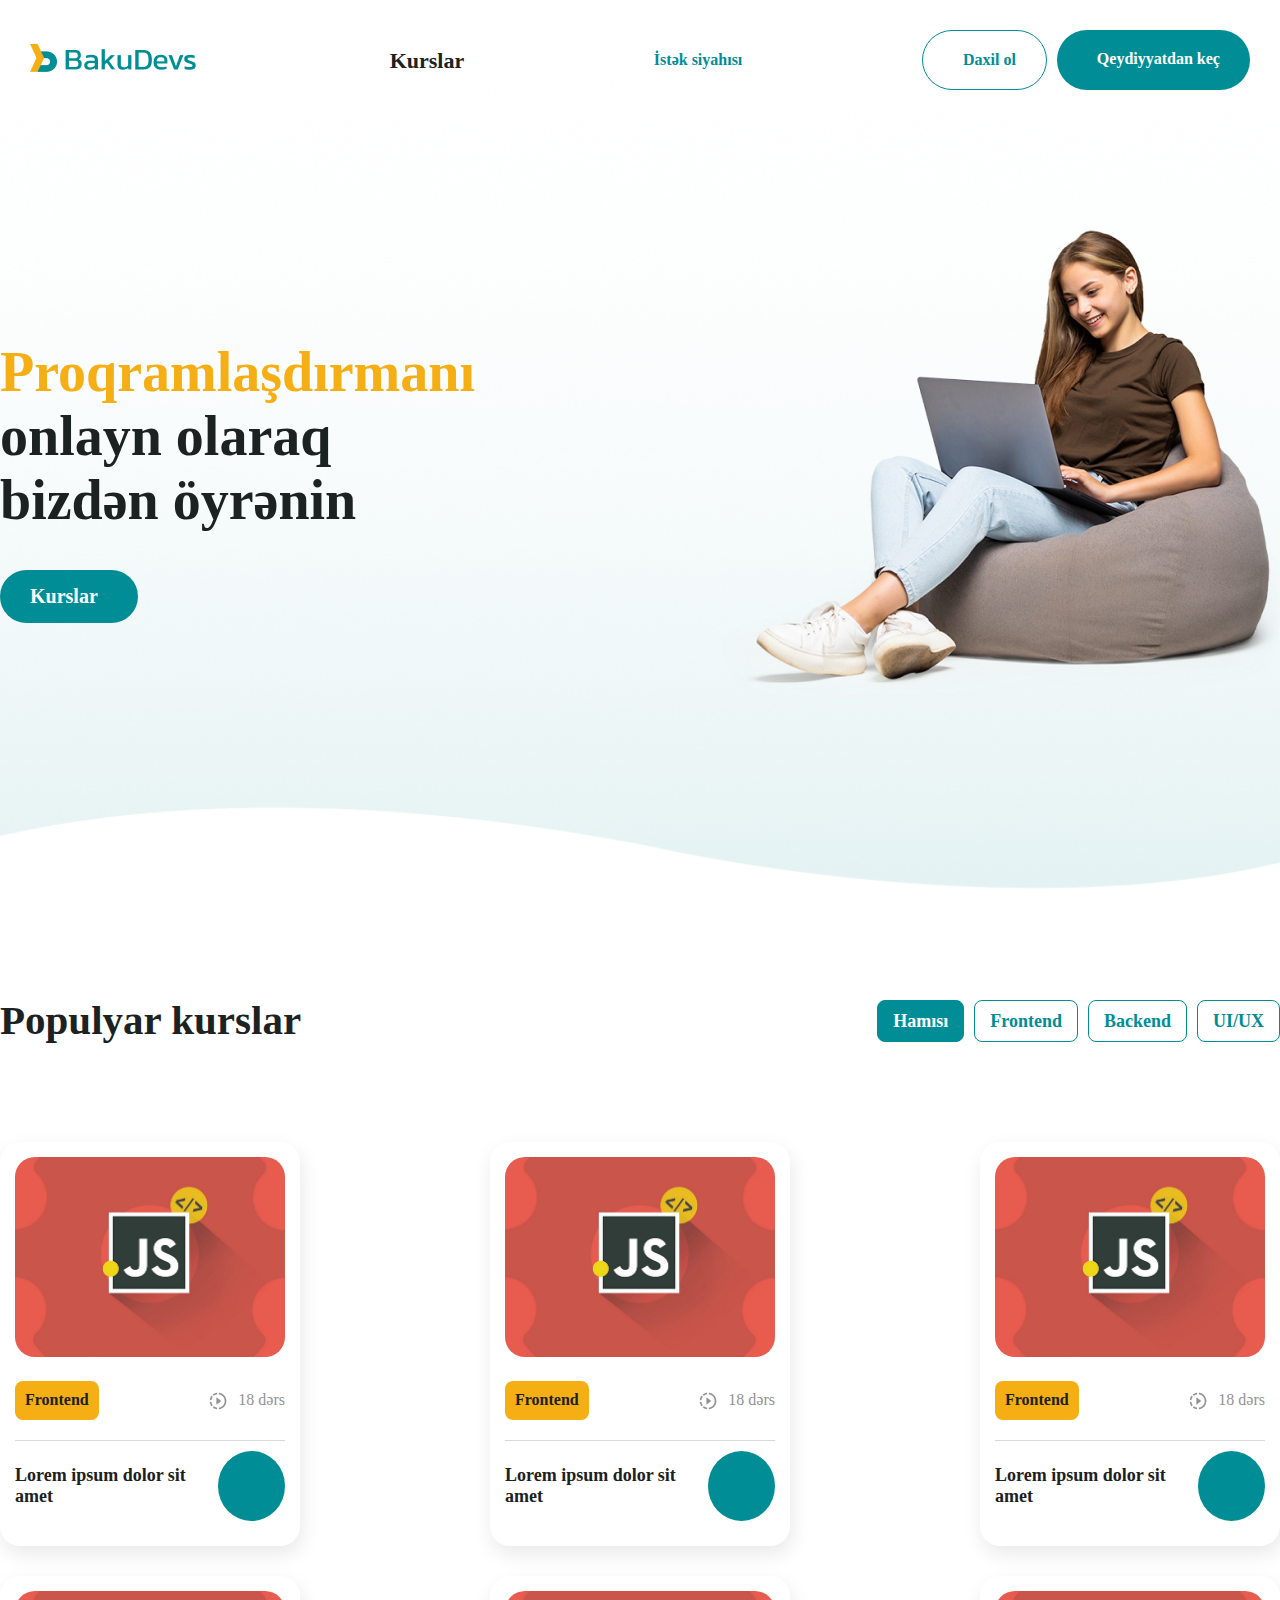
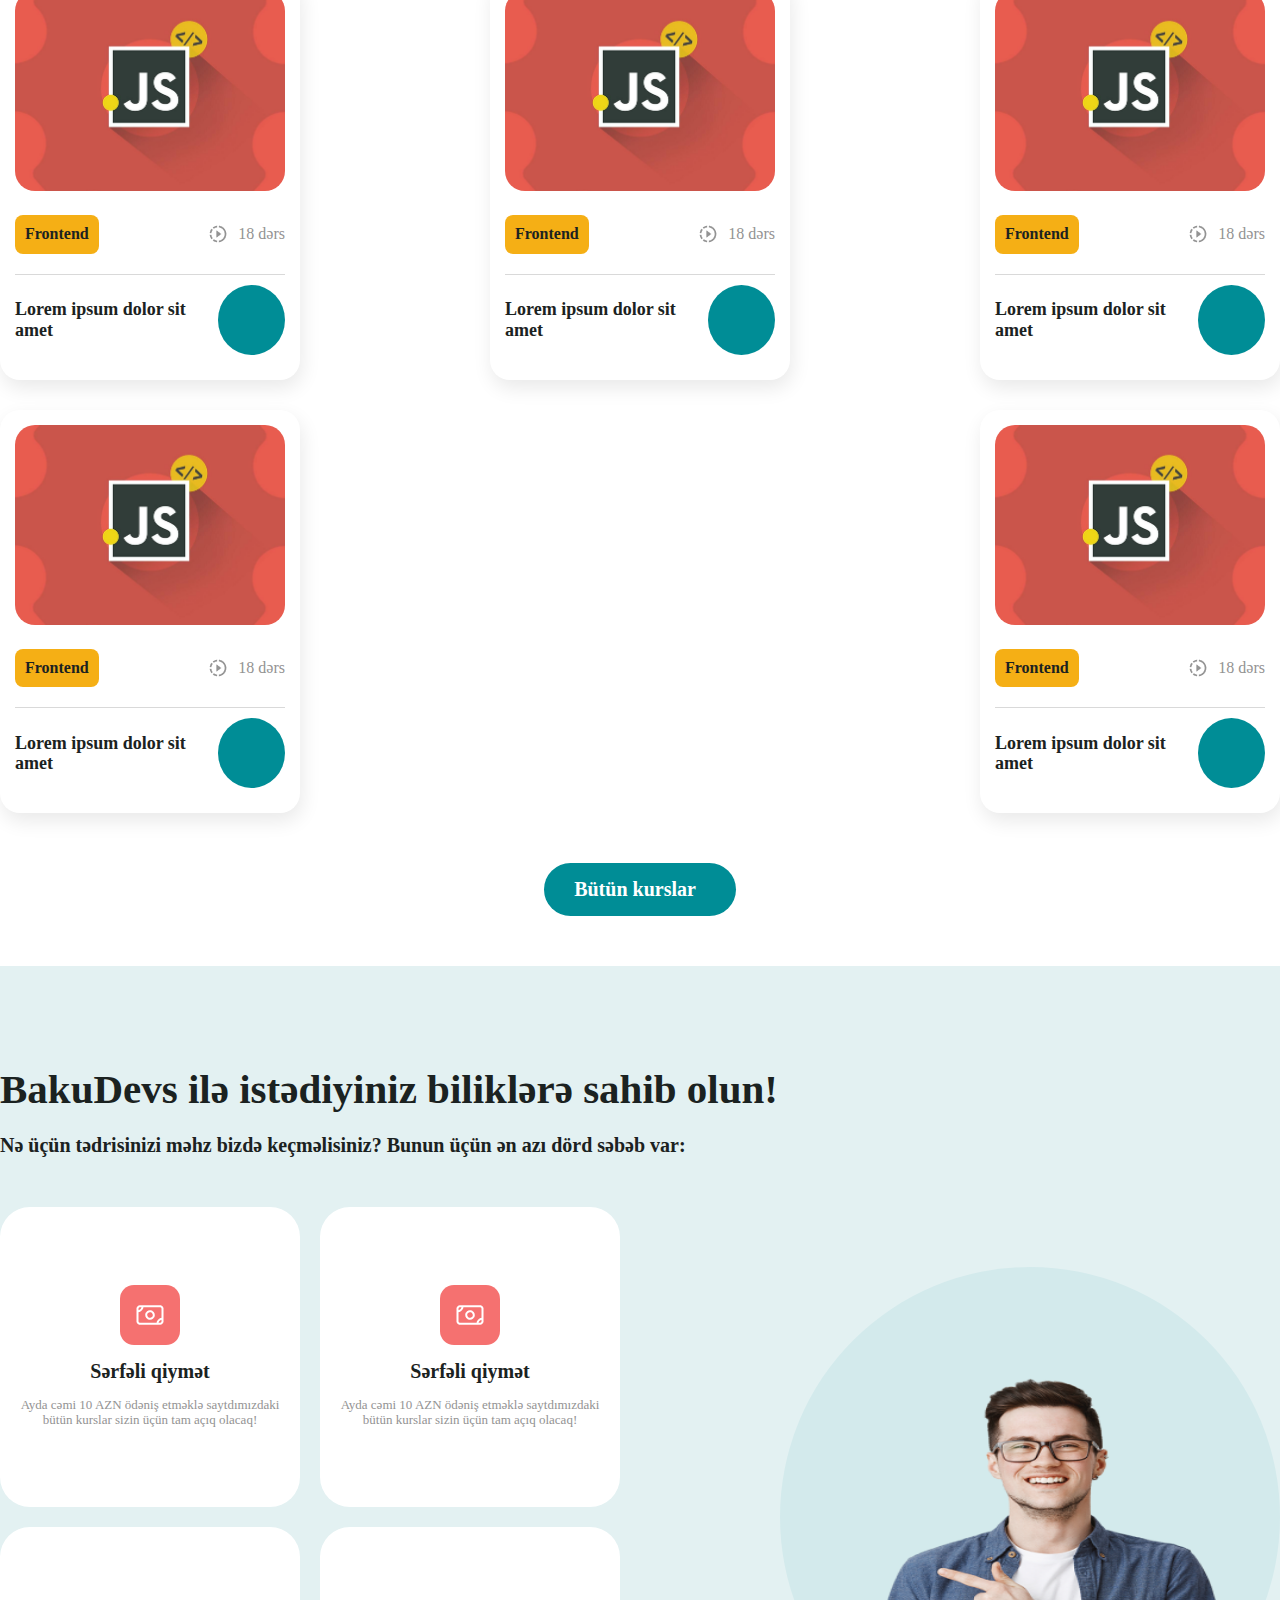
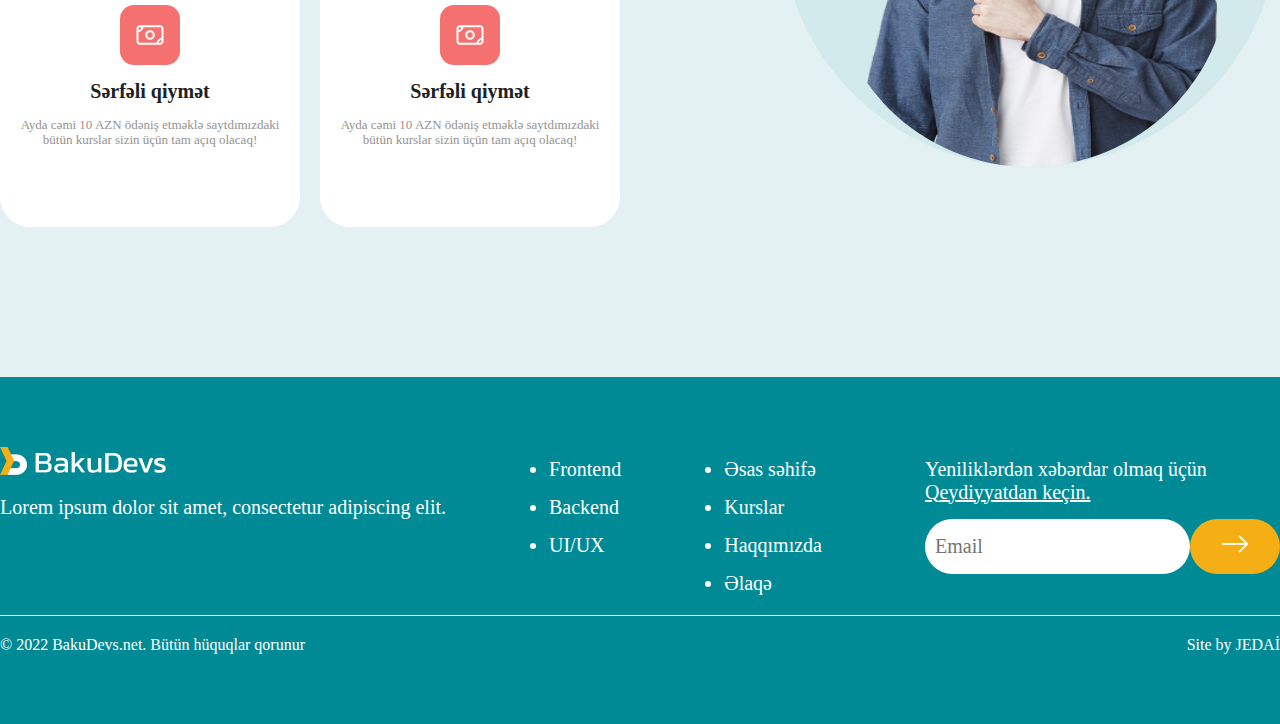
==== index.html @ 4941a4f2 "finish kurslar page" ====
<!DOCTYPE html>
<html lang="en">

<head>
    <meta charset="UTF-8">
    <meta name="viewport" content="width=device-width, initial-scale=1.0">
    <title>BakuDevs</title>
    <link rel="stylesheet" href="./assets/css/reset.css">
    <link rel="stylesheet" href="./assets/css/style.css">
    <link rel="stylesheet" href="https://cdnjs.cloudflare.com/ajax/libs/font-awesome/6.4.2/css/all.min.css"
        integrity="sha512-z3gLpd7yknf1YoNbCzqRKc4qyor8gaKU1qmn+CShxbuBusANI9QpRohGBreCFkKxLhei6S9CQXFEbbKuqLg0DA=="
        crossorigin="anonymous" referrerpolicy="no-referrer" />
</head>

<body>
    <section id="welcome">
        <div class="container">
            <header>
                <div class="logo">
                    <a href="./index.html">
                        <img src="./assets/img/logo.png" alt="logo">
                    </a>
                </div>
                <div class="course">
                    <a href="./kurslar.html"><i class="fa-solid fa-bars-staggered"></i>Kurslar</a>
                </div>
                <div class="favorite-list">
                    <a href=""><i class="fa-regular fa-heart"></i>İstək siyahısı</a>
                </div>
                <div class="register-login">
                    <a href="#" class="login"><i class="fa-solid fa-arrow-right-to-bracket"></i>Daxil ol</a>
                    <a href="#" class="register"><i class="fa-regular fa-pen-to-square"></i>Qeydiyyatdan keç</a>
                </div>
            </header>
            <div class="welcome-content">
                <div class="welcome-text">
                    <h1><span>Proqramlaşdırmanı</span>
                        onlayn olaraq
                        bizdən öyrənin</h1>
                    <a href="./kurslar.html" class="courses-link">Kurslar <i class="fa-solid fa-chevron-right"></i></a>
                </div>
                <div class="welcome-img">
                    <img src="./assets/img/girl.png" alt="girl">
                </div>
            </div>
        </div>
    </section>
    <section id="popular-courses">
        <div class="container">
            <div class="popular-courses-content">
                <div class="popular-courses-title">
                    <h1>Populyar kurslar</h1>
                    <div class="popular-courses-menu">
                        <a href="#" class="active">Hamısı</a>
                        <a href="">Frontend</a>
                        <a href="">Backend</a>
                        <a href="">UI/UX</a>
                    </div>
                </div>
                <div class="popular-courses-products">
                    <div class="popular-courses-product-item">
                        <img src="./assets/img/card-img.png" alt="card-img" class="product-img">
                        <div class="btn-name">
                            <span class="btn-job">Frontend</span>
                            <span><img src="./assets/icon/ic_baseline-slow-motion-video.png" alt="icon"> 18 dərs</span>
                        </div>
                        <div class="product-text">
                            <p>Lorem ipsum dolor
                                sit amet</p>
                            <div class="video"><i class="fa-solid fa-play"></i></div>
                        </div>
                    </div>
                    <div class="popular-courses-product-item">
                        <img src="./assets/img/card-img.png" alt="card-img" class="product-img">
                        <div class="btn-name">
                            <span class="btn-job">Frontend</span>
                            <span><img src="./assets/icon/ic_baseline-slow-motion-video.png" alt="icon"> 18 dərs</span>
                        </div>
                        <div class="product-text">
                            <p>Lorem ipsum dolor
                                sit amet</p>
                            <div class="video"><i class="fa-solid fa-play"></i></div>
                        </div>
                    </div>
                    <div class="popular-courses-product-item">
                        <img src="./assets/img/card-img.png" alt="card-img" class="product-img">
                        <div class="btn-name">
                            <span class="btn-job">Frontend</span>
                            <span><img src="./assets/icon/ic_baseline-slow-motion-video.png" alt="icon"> 18 dərs</span>
                        </div>
                        <div class="product-text">
                            <p>Lorem ipsum dolor
                                sit amet</p>
                            <div class="video"><i class="fa-solid fa-play"></i></div>
                        </div>
                    </div>
                    <div class="popular-courses-product-item">
                        <img src="./assets/img/card-img.png" alt="card-img" class="product-img">
                        <div class="btn-name">
                            <span class="btn-job">Frontend</span>
                            <span><img src="./assets/icon/ic_baseline-slow-motion-video.png" alt="icon"> 18 dərs</span>
                        </div>
                        <div class="product-text">
                            <p>Lorem ipsum dolor
                                sit amet</p>
                            <div class="video"><i class="fa-solid fa-play"></i></div>
                        </div>
                    </div>
                    <div class="popular-courses-product-item">
                        <img src="./assets/img/card-img.png" alt="card-img" class="product-img">
                        <div class="btn-name">
                            <span class="btn-job">Frontend</span>
                            <span><img src="./assets/icon/ic_baseline-slow-motion-video.png" alt="icon"> 18 dərs</span>
                        </div>
                        <div class="product-text">
                            <p>Lorem ipsum dolor
                                sit amet</p>
                            <div class="video"><i class="fa-solid fa-play"></i></div>
                        </div>
                    </div>
                    <div class="popular-courses-product-item">
                        <img src="./assets/img/card-img.png" alt="card-img" class="product-img">
                        <div class="btn-name">
                            <span class="btn-job">Frontend</span>
                            <span><img src="./assets/icon/ic_baseline-slow-motion-video.png" alt="icon"> 18 dərs</span>
                        </div>
                        <div class="product-text">
                            <p>Lorem ipsum dolor
                                sit amet</p>
                            <div class="video"><i class="fa-solid fa-play"></i></div>
                        </div>
                    </div>
                    <div class="popular-courses-product-item">
                        <img src="./assets/img/card-img.png" alt="card-img" class="product-img">
                        <div class="btn-name">
                            <span class="btn-job">Frontend</span>
                            <span><img src="./assets/icon/ic_baseline-slow-motion-video.png" alt="icon"> 18 dərs</span>
                        </div>
                        <div class="product-text">
                            <p>Lorem ipsum dolor
                                sit amet</p>
                            <div class="video"><i class="fa-solid fa-play"></i></div>
                        </div>
                    </div>
                    <div class="popular-courses-product-item">
                        <img src="./assets/img/card-img.png" alt="card-img" class="product-img">
                        <div class="btn-name">
                            <span class="btn-job">Frontend</span>
                            <span><img src="./assets/icon/ic_baseline-slow-motion-video.png" alt="icon"> 18 dərs</span>
                        </div>
                        <div class="product-text">
                            <p>Lorem ipsum dolor
                                sit amet</p>
                            <div class="video"><i class="fa-solid fa-play"></i></div>
                        </div>
                    </div>
                </div>
                <a href="./kurslar.html" class="courses-link">Bütün kurslar <i class="fa-solid fa-chevron-right"></i></a>
            </div>
        </div>
    </section>
    <section id="support">
        <div class="container">
            <div class="support-content">
                <div class="support-content-title">
                    <h2>BakuDevs ilə istədiyiniz biliklərə sahib olun!</h2>
                    <h3>Nə üçün tədrisinizi məhz bizdə keçməlisiniz? Bunun üçün ən azı dörd səbəb var:</h3>
                </div>
                <div class="support-content-cards-img">
                    <div class="support-cards">
                        <div class="support-card-item">
                            <div class="support-item-img">
                                <img src="./assets/icon/akar-icons_money.png" alt="icon">
                            </div>
                            <h4>Sərfəli qiymət</h4>
                            <p>Ayda cəmi 10 AZN ödəniş etməklə saytdımızdaki bütün kurslar sizin üçün tam açıq olacaq!</p>
                        </div>
                        <div class="support-card-item">
                            <div class="support-item-img">
                                <img src="./assets/icon/akar-icons_money.png" alt="icon">
                            </div>
                            <h4>Sərfəli qiymət</h4>
                            <p>Ayda cəmi 10 AZN ödəniş etməklə saytdımızdaki bütün kurslar sizin üçün tam açıq olacaq!</p>
                        </div>
                        <div class="support-card-item">
                            <div class="support-item-img">
                                <img src="./assets/icon/akar-icons_money.png" alt="icon">
                            </div>
                            <h4>Sərfəli qiymət</h4>
                            <p>Ayda cəmi 10 AZN ödəniş etməklə saytdımızdaki bütün kurslar sizin üçün tam açıq olacaq!</p>
                        </div>
                        <div class="support-card-item">
                            <div class="support-item-img">
                                <img src="./assets/icon/akar-icons_money.png" alt="icon">
                            </div>
                            <h4>Sərfəli qiymət</h4>
                            <p>Ayda cəmi 10 AZN ödəniş etməklə saytdımızdaki bütün kurslar sizin üçün tam açıq olacaq!</p>
                        </div>
                    </div>
                    <div class="support-img">
                        <img src="./assets/img/boy.png" alt="boy">
                    </div>
                </div>
            </div>
        </div>
    </section>
    <footer>
        <div class="container">
            <div class="footer-content">
                <div class="footer-top">
                    <div class="footer-item">
                        <div class="logo">
                            <a href="./index.html">
                                <img src="./assets/img/Frame (2).png" alt="logo">
                            </a>
                        </div>
                        <p>Lorem ipsum dolor sit amet, consectetur adipiscing elit.</p>

                    </div>
                    <div class="footer-item">
                       <ul>
                        <li><a href="#">Frontend</a></li>
                        <li><a href="#">Backend</a></li>
                        <li><a href="#">UI/UX</a></li>
                       </ul>
                    </div>
                    <div class="footer-item">
                        <ul>
                         <li><a href="./index.html">Əsas səhifə</a></li>
                         <li><a href="./kurslar.html">Kurslar</a></li>
                         <li><a href="#">Haqqımızda</a></li>
                         <li><a href="#">Əlaqə</a></li>
                        </ul>
                     </div>
                     <div class="footer-item">
                        <p>Yeniliklərdən xəbərdar olmaq üçün <br>
                           <a href="#">Qeydiyyatdan keçin.</a></p>
                           <form class="email-submit">
                            <input type="email" placeholder="Email">
                            <button type="submit">
                                <img src="./assets/icon/bi_arrow-right.png" alt="icon">
                            </button>
                           </form>
                     </div>
                </div>
                <div class="footer-bottom">
                    <p>© 2022 BakuDevs.net. Bütün hüquqlar qorunur</p>
                    <p>Site by JEDAİ</p>
                </div>
            </div>
        </div>
    </footer>
</body>

</html>
---- assets/css/style.css ----
* {
    margin: 0;
    padding: 0;
    box-sizing: border-box;
    text-decoration: none;
    font-family: Mulish;
}

.container {
    max-width: 1300px;
    margin: 0 auto;
}

#welcome {
    height: 100vh;
    background: url("../img/bg.png") center no-repeat;
    background-size: cover;
}

header {
    padding: 30px;
    display: flex;
    justify-content: space-between;
    align-items: center;
}

.course>a {
    display: flex;
    align-items: center;
    justify-content: center;
    gap: 10px;
    color: #1B2221;
    font-size: 22px;
    font-weight: 600;

}

.favorite-list>a {
    color: #008D96;
    font-size: 16px;
    font-weight: 700;
    display: flex;
    align-items: center;
    justify-content: center;
    gap: 10px;
}

.register-login {
    display: flex;
    gap: 10px;
}

.login,
.register {
    padding: 20px 30px;
    border-radius: 40px;
    font-weight: 700;
    display: flex;
    gap: 10px;
}

.login {
    color: #008D96;
    border: 1px solid #008D96;
}

.register {
    color: #FFF;
    background: #008D96;
}

.welcome-content {
    display: flex;
    align-items: center;
    justify-content: space-between;
    padding: 100px 0;
}

.welcome-text {
    display: flex;
    flex-direction: column;
    justify-content: center;
    align-items: flex-start;
    width: 500px;
}

.welcome-text span {
    color: #F5AF15;
    font-size: 56px;
    font-weight: 600;
}

.welcome-text h1 {
    font-size: 56px;
    color: #1B2221;
}

.courses-link {
    border-radius: 70px;
    background: #008D96;
    padding: 15px 30px;
    display: flex;
    align-items: center;
    justify-content: center;
    gap: 10px;
    color: white;
    font-size: 20px;
    font-weight: 700;
}

#popular-courses {
    padding: 50px 0;
}

.popular-courses-content {
    display: flex;
    flex-direction: column;
    align-items: center;
}

.popular-courses-title {
    width: 100%;
    display: flex;
    justify-content: space-between;
    align-items: center;
    padding: 20px 0;
}

.popular-courses-title h1 {
    font-weight: 600;
    font-size: 41px;
    color: #1B2221;
}

.popular-courses-menu {
    display: flex;
    gap: 10px;
}

.popular-courses-menu>.active {

    background: #008D96;
    color: #FFF;

}

.popular-courses-menu a {
    border-radius: 8px;
    font-size: 18px;
    padding: 10px 15px;
    font-weight: 700;
    border: 1px solid #008D96;
    color: #008D96;
}

.popular-courses-products {
    display: flex;
    align-items: center;
    flex-wrap: wrap;
    justify-content: space-between;
    gap: 30px;
    padding: 50px 0;
}

.popular-courses-product-item {

    width: 300px;
    border-radius: 20px;
    background: #FFF;
    padding: 15px;
    box-shadow: 2px 8px 20px 0px rgba(0, 0, 0, 0.09);

}

.popular-courses-product-item>img {
    width: 100%;
    object-fit: cover;
    border-radius: 20px;
    height: 200px;
}

.btn-name {
    display: flex;
    justify-content: space-between;
    padding: 20px 0;
    align-items: center;
    border-bottom: 1px solid #D9D9D9;

}

.btn-job {
    border-radius: 8px;
    background: #F5AF15;
    padding: 10px;
    font-weight: 600;
    color: #1B2221;
}

.btn-name>span:last-child {
    color: #939393;
    display: flex;
    align-items: center;
    gap: 10px;
}

.product-text {
    display: flex;
    padding: 10px 0;
    align-items: center;
    justify-content: space-between;
}

.product-text p {
    font-weight: 700;
    font-size: 18px;
    color: #1B2221;
}

.product-text>div {
    border-radius: 50%;
    width: 70px;
    height: 70px;
    display: flex;
    justify-content: center;
    align-items: center;
    background-color: #008D96;
    color: #fff;
}

#support {
    background-color: #E3F1F2;
    padding: 100px 0;
}

.support-content-title {
    display: flex;
    flex-direction: column;
    gap: 20px;
    color: #1B2221;
}

.support-content-title h2 {
    font-size: 41px;
}

.support-content-title h3 {
    font-size: 20px;
}

.support-content-cards-img {
    padding: 50px 0;
    display: flex;
    justify-content: space-between;
    align-items: center;
}

.support-cards {
    width: 50%;
    display: flex;
    flex-wrap: wrap;
    align-items: center;
    gap: 20px;
}

.support-card-item {
    width: 300px;
    border-radius: 30px;
    background: #FFF;
    padding: 15px;
    display: flex;
    flex-direction: column;
    align-items: center;
    justify-content: center;
    gap: 15px;
    height: 300px;
}

.support-item-img {
    border-radius: 14px;
    background: #F57170;
    width: 60px;
    height: 60px;
    display: flex;
    justify-content: center;
    align-items: center;
}

.support-card-item h4 {
    color: #1B2221;
    font-size: 20px;
    font-weight: 700;
}

.support-card-item p {
    color: #939393;
    text-align: center;
    font-weight: 500;
    font-size: 13px;
}

.support-img {
    width: 500px;
    height: 500px;
    background-color: #D3EAEC;
    border-radius: 50%;
    display: flex;
    align-items: flex-end;
    justify-content: center;

}

.support-img img {
    width: 400px;
    height: 400px;
    border-radius: 50%;

}

footer {
    background-color: #008A95;
    padding: 50px 0;
}

.footer-content {
    display: flex;
    flex-direction: column;
    justify-content: center;

}

.footer-top {
    display: flex;
    align-items: baseline;
    justify-content: space-between;
    padding: 20px 0;
    border-bottom: 1px solid white;
}

.footer-item,
ul {
    color: white;
    display: flex;
    flex-direction: column;
    justify-content: center;
    align-items: flex-start;
    gap: 15px;
    font-size: 20px;
}

.footer-item>ul>li>a,
.footer-item>p> a{
    color: white;
    font-size: 20px;

}
.footer-item>p> a{
    text-decoration: underline;
}
.footer-bottom {
    display: flex;
    justify-content: space-between;
    align-items: center;
    padding: 20px 0;
}
.footer-bottom p {
    color: white;
}
.email-submit {
    display: flex;
}

.email-submit>input {
    padding: 10px;
    border-radius: 60px;
    background: #FFF;
    border: none;
    outline: none;
}

.email-submit>button {
    border-radius: 60px;
    background: #F5AF15;
    padding: 10px 30px;
    border: none;
    outline: none;
}
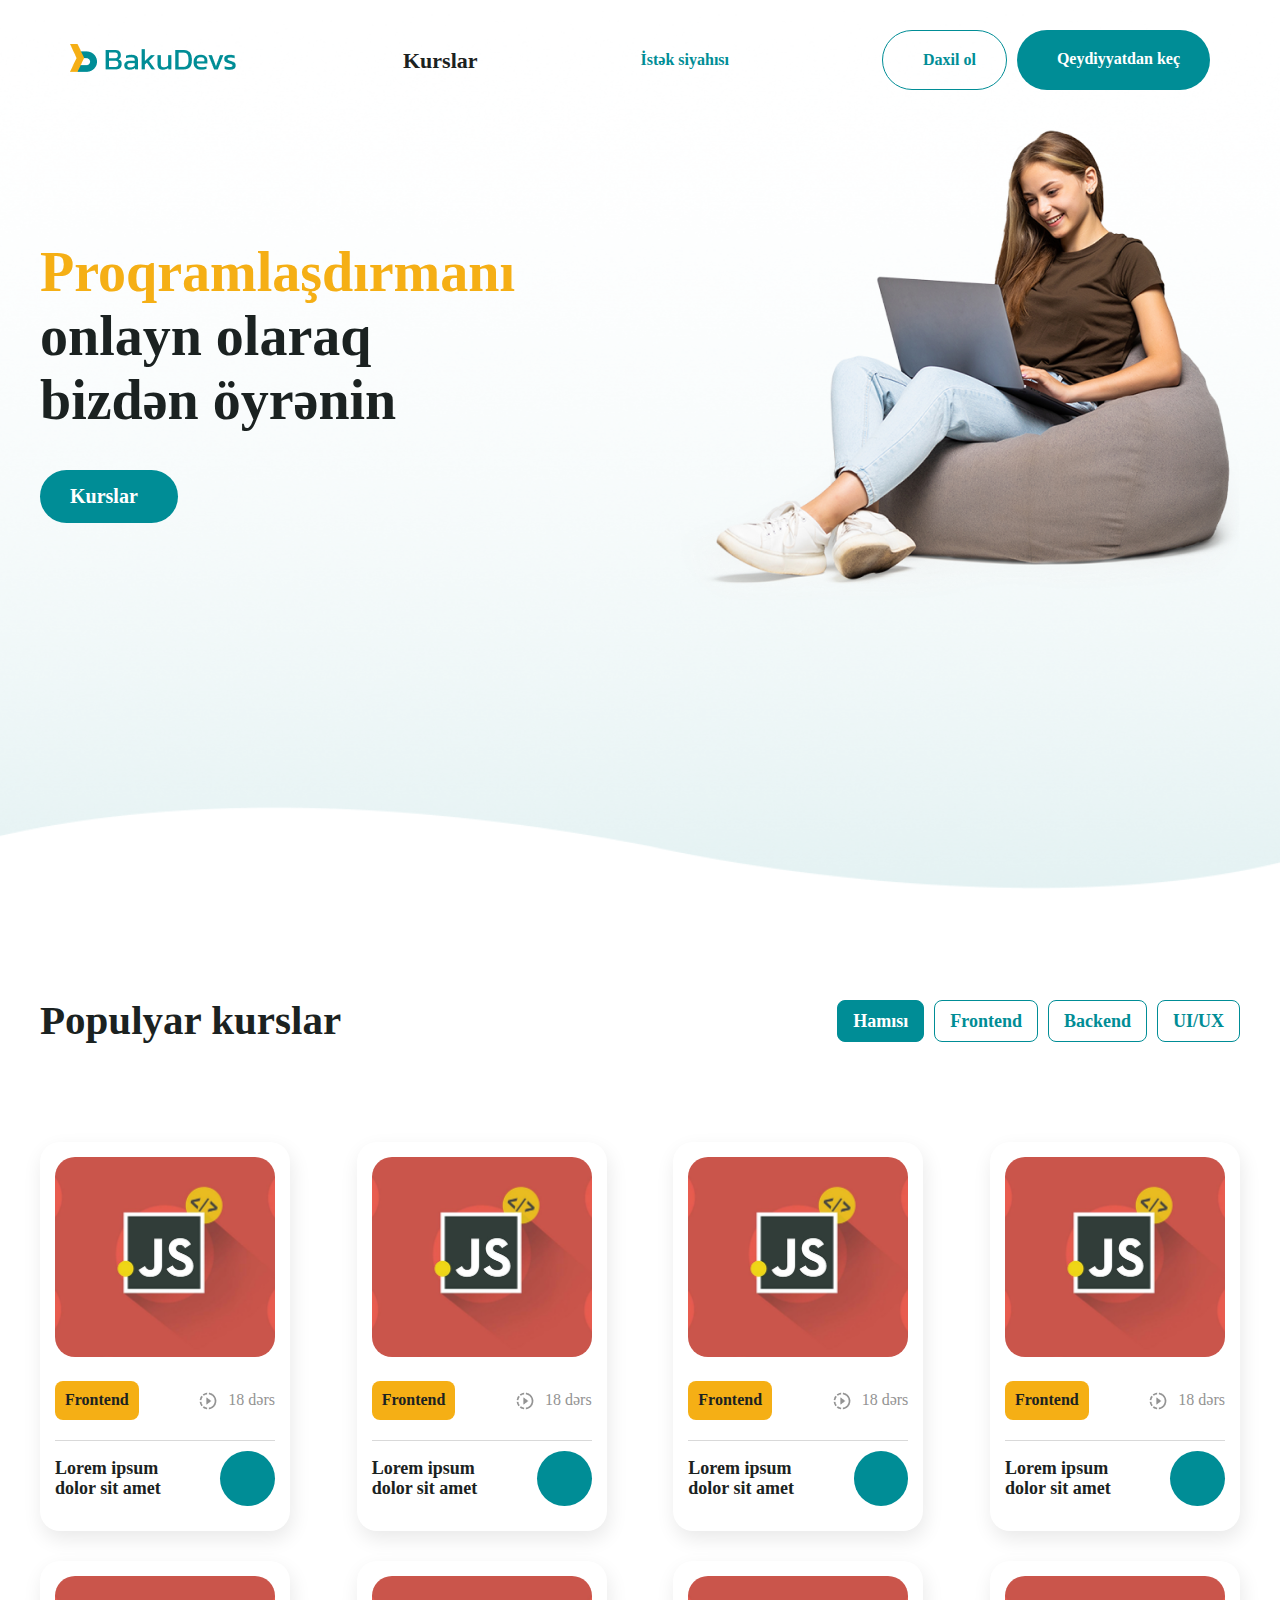
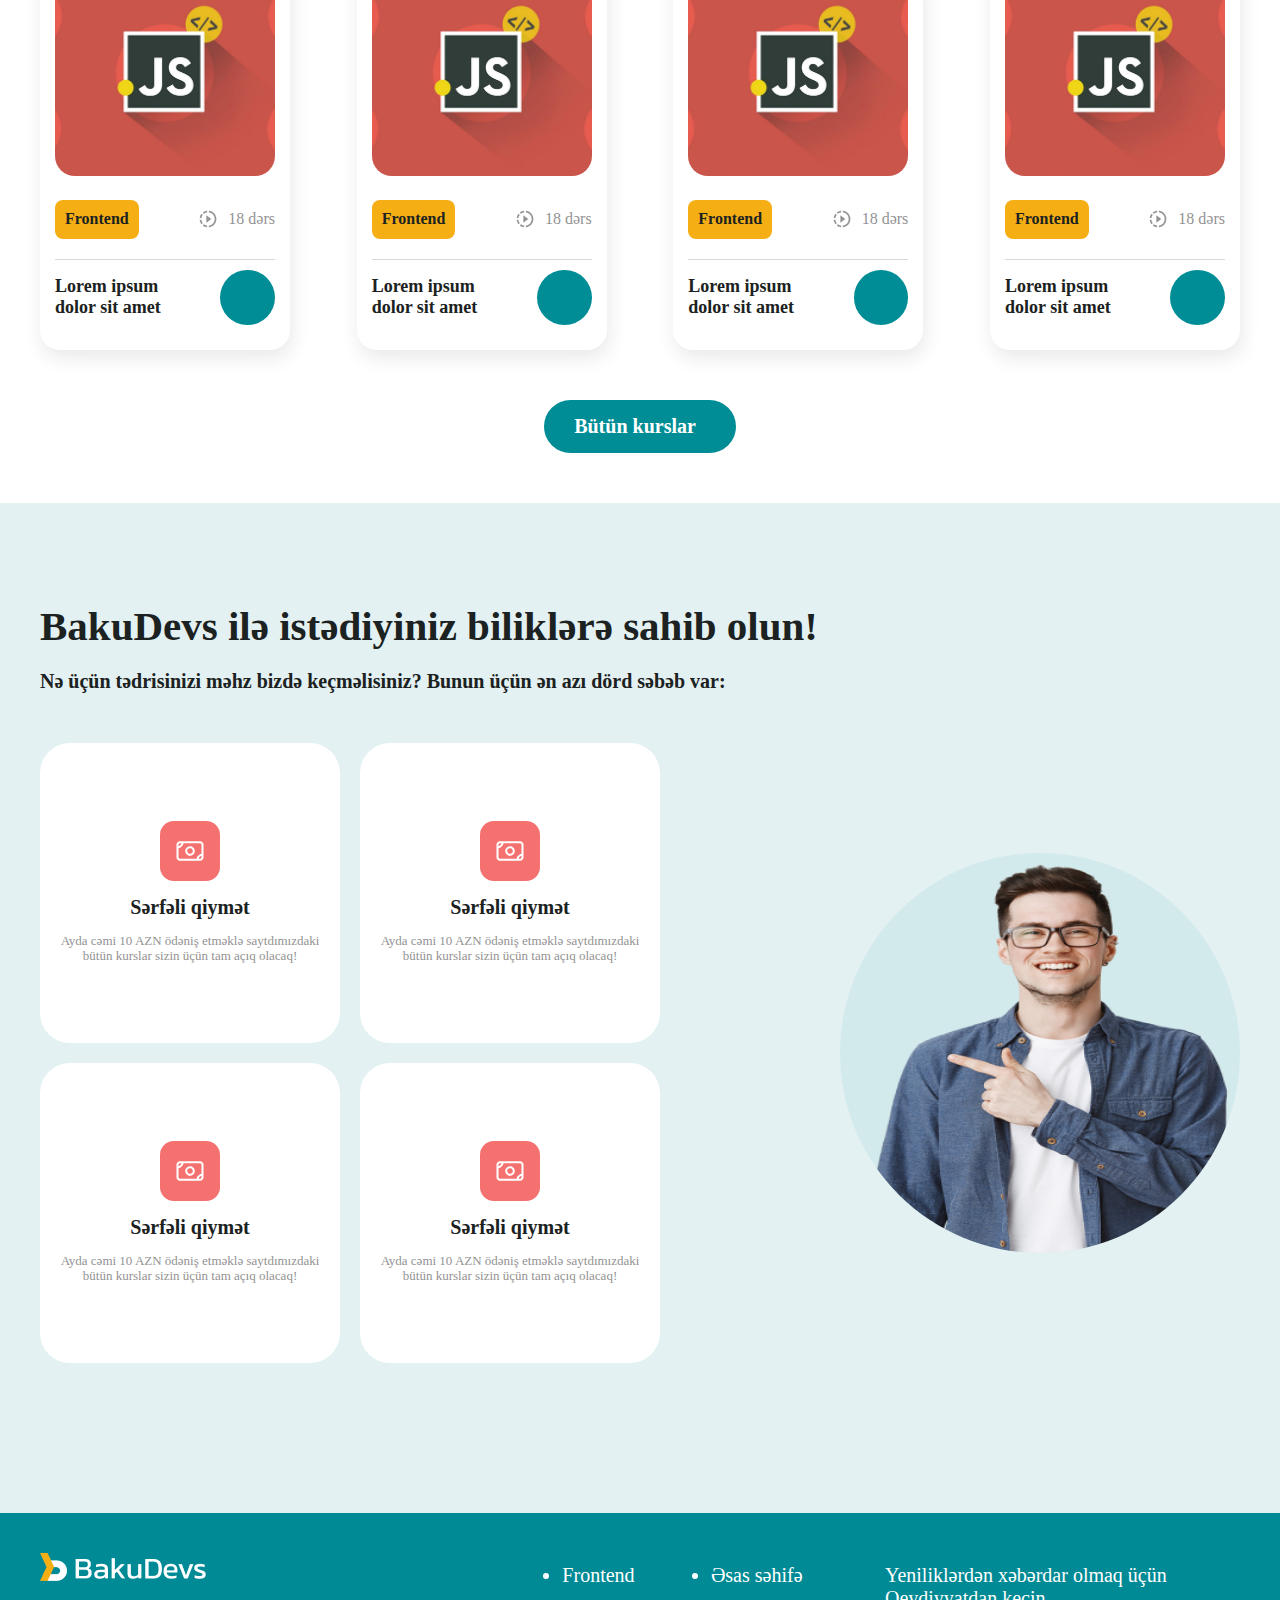
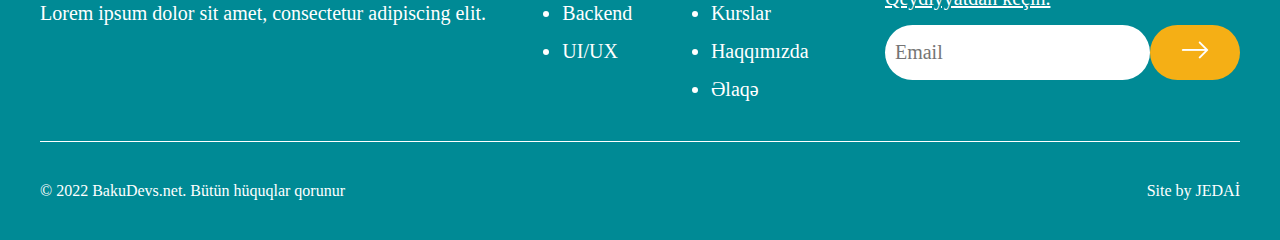
==== commit 82028163: "created about page" ====
--- a/index.html
+++ b/index.html
@@ -228,7 +228,7 @@
                         <ul>
                          <li><a href="./index.html">Əsas səhifə</a></li>
                          <li><a href="./kurslar.html">Kurslar</a></li>
-                         <li><a href="#">Haqqımızda</a></li>
+                         <li><a href="./haqqimizda.html">Haqqımızda</a></li>
                          <li><a href="#">Əlaqə</a></li>
                         </ul>
                      </div>
--- a/assets/css/style.css
+++ b/assets/css/style.css
@@ -7,7 +7,7 @@
 }
 
 .container {
-    max-width: 1300px;
+    max-width: 1200px;
     margin: 0 auto;
 }
 
@@ -73,7 +73,6 @@
     display: flex;
     align-items: center;
     justify-content: space-between;
-    padding: 100px 0;
 }
 
 .welcome-text {
@@ -163,8 +162,7 @@
 }
 
 .popular-courses-product-item {
-
-    width: 300px;
+    width: 250px;
     border-radius: 20px;
     background: #FFF;
     padding: 15px;
@@ -208,6 +206,7 @@
     padding: 10px 0;
     align-items: center;
     justify-content: space-between;
+    gap: 20px;
 }
 
 .product-text p {
@@ -218,8 +217,8 @@
 
 .product-text>div {
     border-radius: 50%;
-    width: 70px;
-    height: 70px;
+    width: 80px;
+    height: 55px;
     display: flex;
     justify-content: center;
     align-items: center;
@@ -255,7 +254,7 @@
 }
 
 .support-cards {
-    width: 50%;
+   
     display: flex;
     flex-wrap: wrap;
     align-items: center;
@@ -299,26 +298,20 @@
 }
 
 .support-img {
-    width: 500px;
-    height: 500px;
+    width: 600px;
+    height: 400px;
     background-color: #D3EAEC;
     border-radius: 50%;
-    display: flex;
-    align-items: flex-end;
-    justify-content: center;
-
 }
 
 .support-img img {
     width: 400px;
     height: 400px;
     border-radius: 50%;
-
 }
 
 footer {
     background-color: #008A95;
-    padding: 50px 0;
 }
 
 .footer-content {
@@ -332,7 +325,7 @@
     display: flex;
     align-items: baseline;
     justify-content: space-between;
-    padding: 20px 0;
+    padding: 40px 0;
     border-bottom: 1px solid white;
 }
 
@@ -360,7 +353,7 @@
     display: flex;
     justify-content: space-between;
     align-items: center;
-    padding: 20px 0;
+    padding: 40px 0;
 }
 .footer-bottom p {
     color: white;
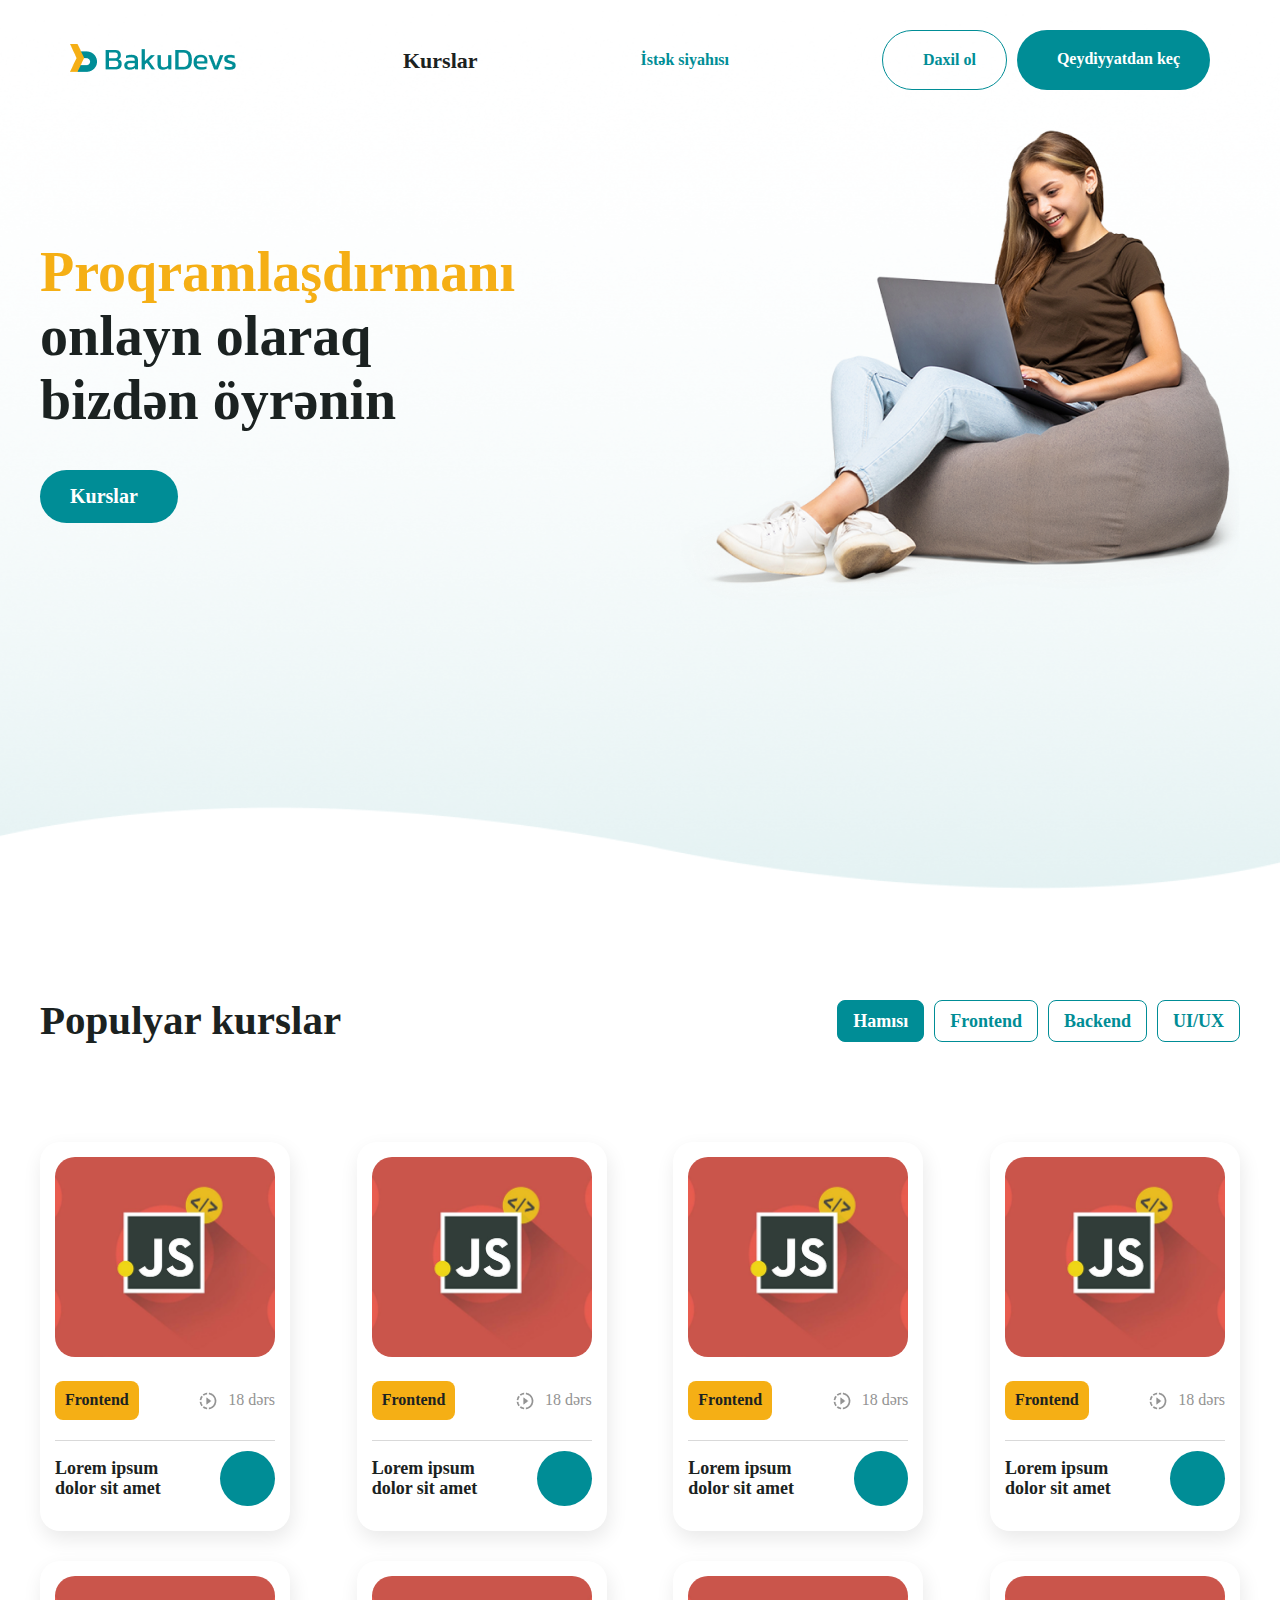
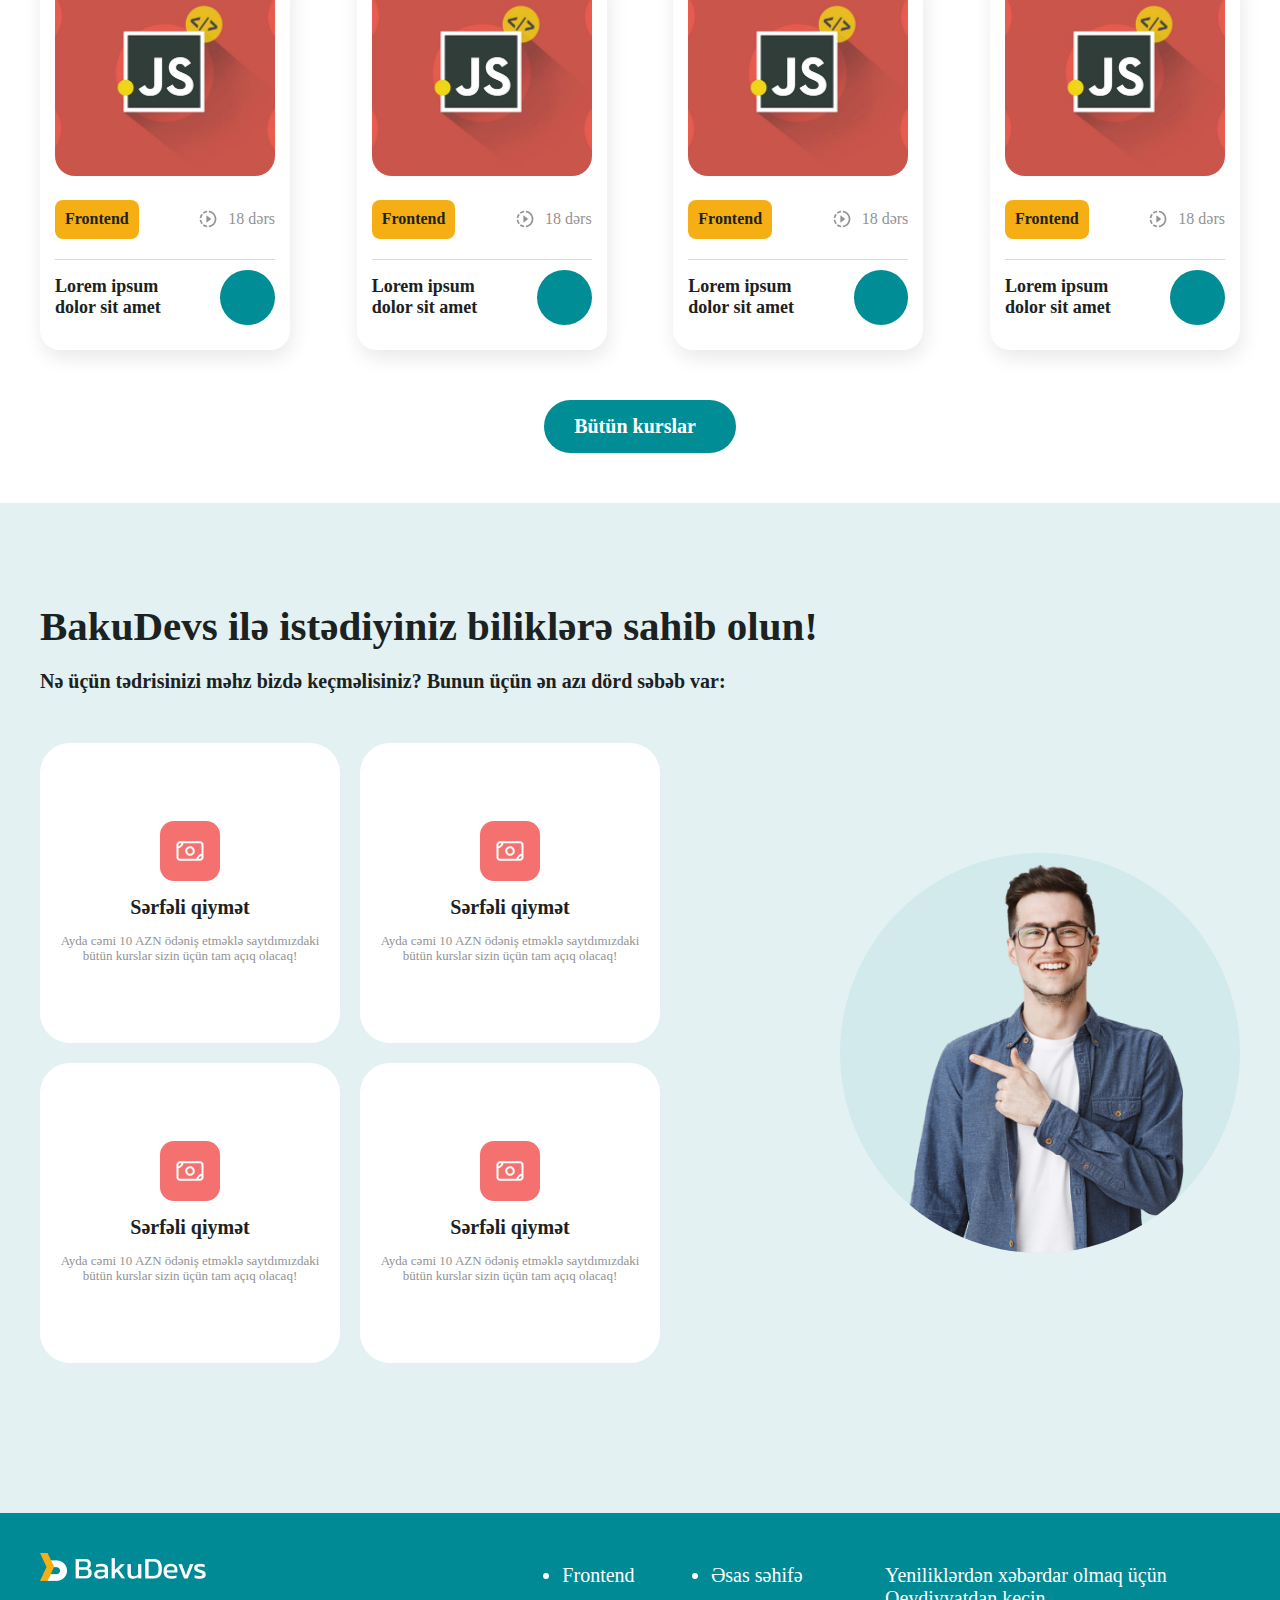
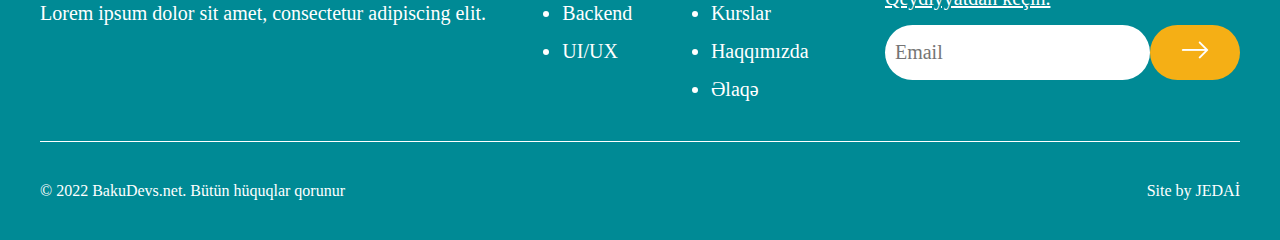
==== commit 9b106267: "created register page" ====
--- a/index.html
+++ b/index.html
@@ -28,8 +28,8 @@
                     <a href=""><i class="fa-regular fa-heart"></i>İstək siyahısı</a>
                 </div>
                 <div class="register-login">
-                    <a href="#" class="login"><i class="fa-solid fa-arrow-right-to-bracket"></i>Daxil ol</a>
-                    <a href="#" class="register"><i class="fa-regular fa-pen-to-square"></i>Qeydiyyatdan keç</a>
+                    <a href="./daxilol.html" class="login"><i class="fa-solid fa-arrow-right-to-bracket"></i>Daxil ol</a>
+                    <a href="./qeydiyyat.html" class="register"><i class="fa-regular fa-pen-to-square"></i>Qeydiyyatdan keç</a>
                 </div>
             </header>
             <div class="welcome-content">
@@ -229,7 +229,7 @@
                          <li><a href="./index.html">Əsas səhifə</a></li>
                          <li><a href="./kurslar.html">Kurslar</a></li>
                          <li><a href="./haqqimizda.html">Haqqımızda</a></li>
-                         <li><a href="#">Əlaqə</a></li>
+                         <li><a href="./elaqe.html">Əlaqə</a></li>
                         </ul>
                      </div>
                      <div class="footer-item">
--- a/assets/css/style.css
+++ b/assets/css/style.css
@@ -308,6 +308,7 @@
     width: 400px;
     height: 400px;
     border-radius: 50%;
+    object-fit: contain;
 }
 
 footer {
